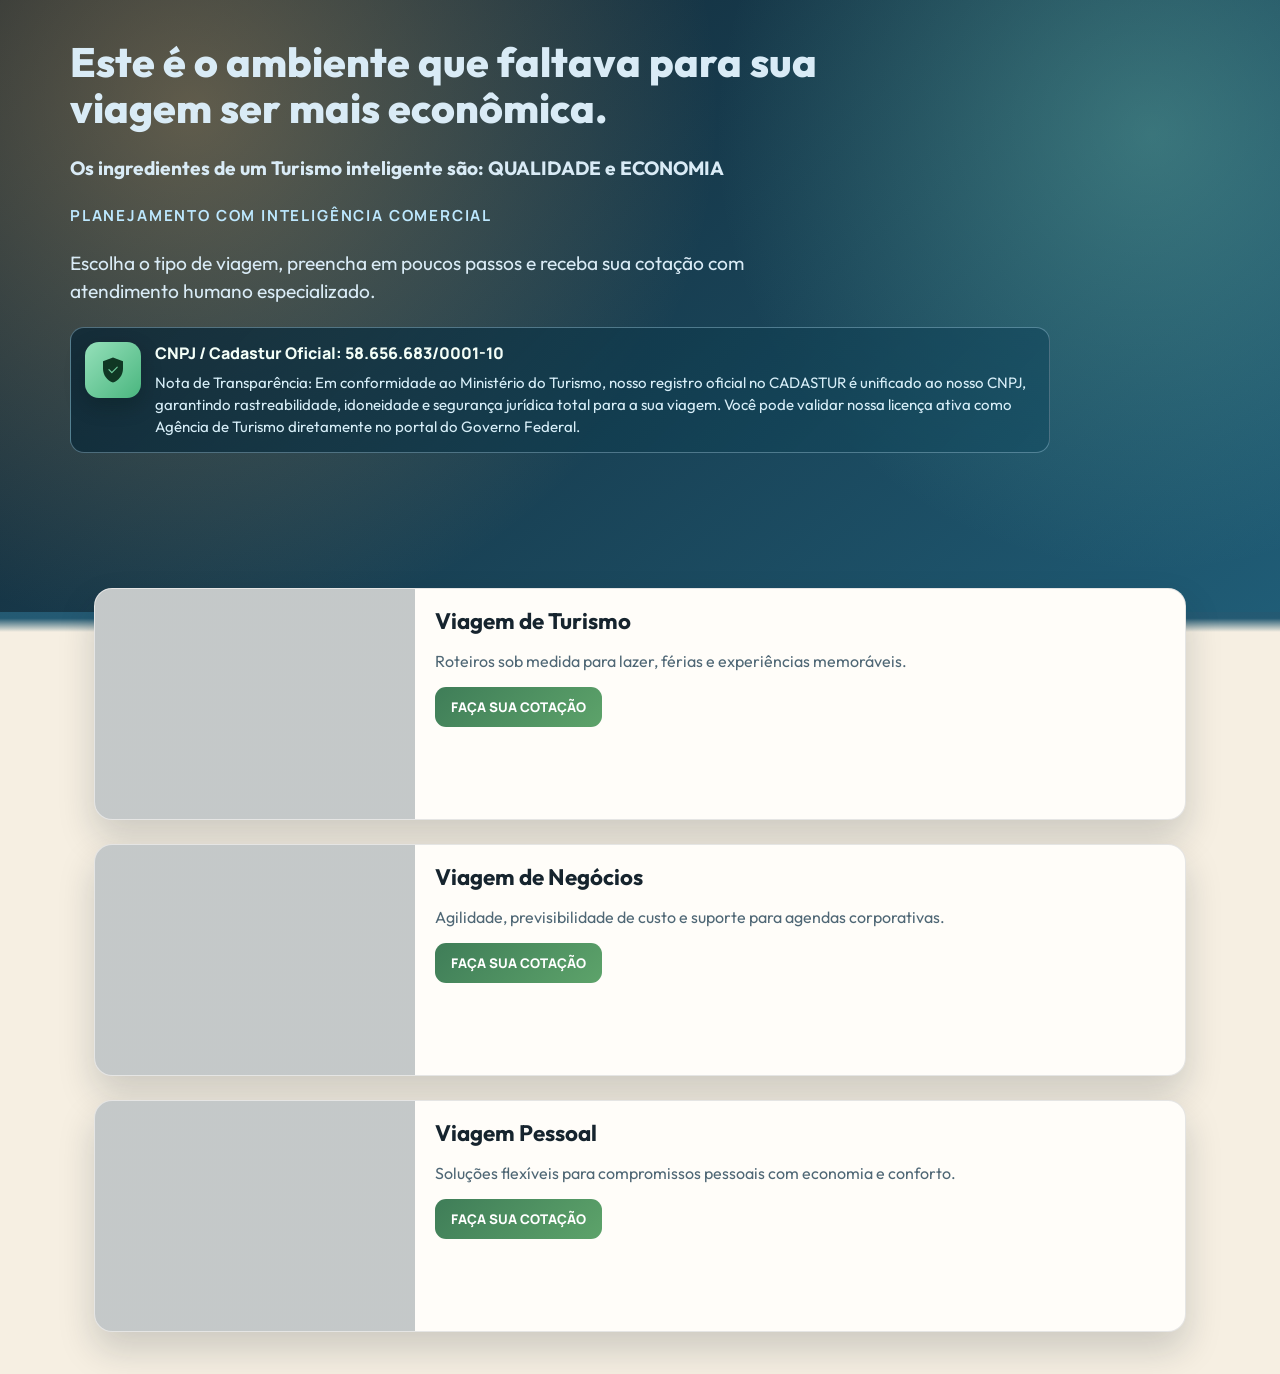
==== static/index.html @ 04257a07 "feat: adicionar campo email, remover email de contato e alterar mensagem de sucesso" ====
<!doctype html>
<html lang="pt-BR">
<head>
  <meta charset="utf-8" />
  <meta name="viewport" content="width=device-width, initial-scale=1" />
  <title>TurismoB2B | Viagens Mais Inteligentes</title>
  <link rel="preconnect" href="https://fonts.googleapis.com" />
  <link rel="preconnect" href="https://fonts.gstatic.com" crossorigin />
  <link href="https://fonts.googleapis.com/css2?family=Outfit:wght@400;600;800&family=Manrope:wght@500;700&display=swap" rel="stylesheet" />
  <link rel="stylesheet" href="/static/app.css" />
</head>
<body>
  <header class="hero">
    <nav class="nav"></nav>
    <div class="hero-content">
      <div class="hero-lines" aria-label="Mensagem principal">
        <p class="hero-line hero-line-main">Este é o ambiente que faltava para sua viagem ser mais econômica.</p>
        <p class="hero-line hero-line-title">Os ingredientes de um Turismo inteligente são: QUALIDADE e ECONOMIA</p>
        <p class="hero-line hero-line-eyebrow">Planejamento com inteligência comercial</p>
        <p class="hero-line hero-line-body">Escolha o tipo de viagem, preencha em poucos passos e receba sua cotação com atendimento humano especializado.</p>
      </div>
      <div class="security-note" role="note" aria-label="Credenciais oficiais de segurança">
        <div class="security-icon" aria-hidden="true">
          <svg viewBox="0 0 24 24" focusable="false">
            <path d="M12 2 4 5v6c0 5 3.4 9.7 8 11 4.6-1.3 8-6 8-11V5l-8-3zm3.6 8.2-4.2 4.2c-.2.2-.5.2-.7 0L8.4 12a.5.5 0 0 1 .7-.7l2 2 3.8-3.8a.5.5 0 1 1 .7.7z" />
          </svg>
        </div>
        <div class="security-copy">
          <p class="security-title">CNPJ / Cadastur Oficial: 58.656.683/0001-10</p>
          <p class="security-text">Nota de Transparência: Em conformidade ao Ministério do Turismo, nosso registro oficial no CADASTUR é unificado ao nosso CNPJ, garantindo rastreabilidade, idoneidade e segurança jurídica total para a sua viagem. Você pode validar nossa licença ativa como Agência de Turismo diretamente no portal do Governo Federal.</p>
        </div>
      </div>
    </div>
  </header>

  <main class="sections">
    <section class="trip-card" data-travel-type="turismo">
      <div class="trip-cover turismo"></div>
      <div class="trip-body">
        <h3>Viagem de Turismo</h3>
        <p>Roteiros sob medida para lazer, férias e experiências memoráveis.</p>
        <button class="btn-main" type="button" data-open-form>FAÇA SUA COTAÇÃO</button>
        <form class="quote-form hidden">
          <div class="form-grid">
            <label>Nome Completo<input name="full_name" type="text" required /></label>
            <label>Telefone/WhatsApp<input name="contact" type="text" required /></label>
            <label>Origem<select name="origin" class="airport-select" required></select></label>
            <label>Destino<select name="destination" class="airport-select" required></select></label>
            <label>Data de ida<input name="departure_date" type="date" required /></label>
            <label>Data de retorno<input name="return_date" type="date" required /></label>
            <label>Adultos
              <select name="adults" required>
                <option value="1">1</option><option value="2">2</option><option value="3">3</option>
                <option value="4">4</option><option value="5">5</option><option value="6">6</option>
                <option value="7">7</option><option value="8">8</option><option value="9">9</option>
              </select>
            </label>
            <label>Crianças
              <select name="children" required>
                <option value="0">0</option><option value="1">1</option><option value="2">2</option>
                <option value="3">3</option><option value="4">4</option><option value="5">5</option>
                <option value="6">6</option><option value="7">7</option><option value="8">8</option>
                <option value="9">9</option>
              </select>
            </label>
            <label>Classe
              <select name="cabin" required>
                <option>Econômica</option>
                <option>Premium Economy</option>
                <option>Executiva</option>
                <option>Primeira Classe</option>
              </select>
            </label>
            <label>E-mail<input name="email" type="email" required /></label>
          </div>
          <p class="promise">Você receberá sua cotação amanhã no primeiro horário.</p>
          <button class="btn-send" type="submit">ENVIAR</button>
          <p class="form-msg"></p>
        </form>
      </div>
    </section>

    <section class="trip-card" data-travel-type="negocios">
      <div class="trip-cover negocios"></div>
      <div class="trip-body">
        <h3>Viagem de Negócios</h3>
        <p>Agilidade, previsibilidade de custo e suporte para agendas corporativas.</p>
        <button class="btn-main" type="button" data-open-form>FAÇA SUA COTAÇÃO</button>
        <form class="quote-form hidden">
          <div class="form-grid">
            <label>Nome Completo<input name="full_name" type="text" required /></label>
            <label>Telefone/WhatsApp<input name="contact" type="text" required /></label>
            <label>Origem<select name="origin" class="airport-select" required></select></label>
            <label>Destino<select name="destination" class="airport-select" required></select></label>
            <label>Data de ida<input name="departure_date" type="date" required /></label>
            <label>Data de retorno<input name="return_date" type="date" required /></label>
            <label>Adultos
              <select name="adults" required>
                <option value="1">1</option><option value="2">2</option><option value="3">3</option>
                <option value="4">4</option><option value="5">5</option><option value="6">6</option>
                <option value="7">7</option><option value="8">8</option><option value="9">9</option>
              </select>
            </label>
            <label>Crianças
              <select name="children" required>
                <option value="0">0</option><option value="1">1</option><option value="2">2</option>
                <option value="3">3</option><option value="4">4</option><option value="5">5</option>
                <option value="6">6</option><option value="7">7</option><option value="8">8</option>
                <option value="9">9</option>
              </select>
            </label>
            <label>Classe
              <select name="cabin" required>
                <option>Econômica</option>
                <option>Premium Economy</option>
                <option>Executiva</option>
                <option>Primeira Classe</option>
              </select>
            </label>
            <label>E-mail<input name="email" type="email" required /></label>
          </div>
          <p class="promise">Você receberá sua cotação amanhã no primeiro horário.</p>
          <button class="btn-send" type="submit">ENVIAR</button>
          <p class="form-msg"></p>
        </form>
      </div>
    </section>

    <section class="trip-card" data-travel-type="pessoal">
      <div class="trip-cover pessoal"></div>
      <div class="trip-body">
        <h3>Viagem Pessoal</h3>
        <p>Soluções flexíveis para compromissos pessoais com economia e conforto.</p>
        <button class="btn-main" type="button" data-open-form>FAÇA SUA COTAÇÃO</button>
        <form class="quote-form hidden">
          <div class="form-grid">
            <label>Nome Completo<input name="full_name" type="text" required /></label>
            <label>Telefone/WhatsApp<input name="contact" type="text" required /></label>
            <label>Origem<select name="origin" class="airport-select" required></select></label>
            <label>Destino<select name="destination" class="airport-select" required></select></label>
            <label>Data de ida<input name="departure_date" type="date" required /></label>
            <label>Data de retorno<input name="return_date" type="date" required /></label>
            <label>Adultos
              <select name="adults" required>
                <option value="1">1</option><option value="2">2</option><option value="3">3</option>
                <option value="4">4</option><option value="5">5</option><option value="6">6</option>
                <option value="7">7</option><option value="8">8</option><option value="9">9</option>
              </select>
            </label>
            <label>Crianças
              <select name="children" required>
                <option value="0">0</option><option value="1">1</option><option value="2">2</option>
                <option value="3">3</option><option value="4">4</option><option value="5">5</option>
                <option value="6">6</option><option value="7">7</option><option value="8">8</option>
                <option value="9">9</option>
              </select>
            </label>
            <label>Classe
              <select name="cabin" required>
                <option>Econômica</option>
                <option>Premium Economy</option>
                <option>Executiva</option>
                <option>Primeira Classe</option>
              </select>
            </label>
            <label>E-mail<input name="email" type="email" required /></label>
          </div>
          <p class="promise">Você receberá sua cotação amanhã no primeiro horário.</p>
          <button class="btn-send" type="submit">ENVIAR</button>
          <p class="form-msg"></p>
        </form>
      </div>
    </section>
  </main>

  <script src="/static/app.js"></script>
</body>
</html>
---- static/app.css ----
:root {
  --night: #11212d;
  --sea: #1f5d77;
  --sun: #f0b86e;
  --sand: #f7f1e6;
  --leaf: #3f7d58;
  --paper: #fffdf9;
  --ink: #16242e;
  --line: #d9d3c8;
}

* { box-sizing: border-box; }

body {
  margin: 0;
  font-family: "Outfit", sans-serif;
  color: var(--ink);
  background: linear-gradient(180deg, #0e2d3f 0%, #245a73 45%, #f6efe2 46%, #f6efe2 100%);
}

.hero {
  min-height: 68vh;
  padding: 22px 24px 60px;
  background:
    radial-gradient(circle at 15% 18%, rgba(240, 184, 110, 0.35), transparent 44%),
    radial-gradient(circle at 90% 22%, rgba(120, 204, 182, 0.35), transparent 35%),
    linear-gradient(135deg, rgba(17, 33, 45, 0.94), rgba(31, 93, 119, 0.88));
  color: #f6fbff;
}

.nav {
  max-width: 1140px;
  margin: 0 auto;
  display: flex;
  align-items: center;
  justify-content: space-between;
}

.nav h1 {
  margin: 0;
  letter-spacing: 0.04em;
  font-size: 1.2rem;
}

.nav-link {
  color: #fff;
  text-decoration: none;
  border: 1px solid rgba(255, 255, 255, 0.34);
  border-radius: 999px;
  padding: 9px 16px;
  font-weight: 600;
}

.hero-content {
  max-width: 1140px;
  margin: 18px auto 0;
}

.hero-lines {
  max-width: 820px;
  display: grid;
  gap: 24px;
}

.hero-line {
  margin: 0;
  color: #d9ebf6;
}

.hero-line-main {
  max-width: 760px;
  font-size: clamp(1.7rem, 3.2vw, 3rem);
  line-height: 1.12;
  font-weight: 800;
}

.hero-line-title {
  max-width: 760px;
  font-size: 1.2rem;
  line-height: 1.3;
  font-weight: 700;
}

.hero-line-eyebrow {
  font-family: "Manrope", sans-serif;
  text-transform: uppercase;
  letter-spacing: 0.12em;
  color: #bde8ff;
  font-weight: 700;
  font-size: 0.95rem;
}

.hero-line-body {
  max-width: 690px;
  font-family: "Outfit", sans-serif;
  font-size: 1.2rem;
  line-height: 1.45;
  font-weight: 400;
}

.security-note {
  margin-top: 22px;
  max-width: 980px;
  display: grid;
  grid-template-columns: 56px 1fr;
  gap: 14px;
  align-items: start;
  padding: 14px;
  border-radius: 14px;
  border: 1px solid rgba(188, 228, 248, 0.35);
  background: linear-gradient(135deg, rgba(10, 37, 52, 0.78), rgba(22, 78, 99, 0.72));
}

.security-icon {
  width: 56px;
  height: 56px;
  border-radius: 14px;
  display: grid;
  place-items: center;
  background: linear-gradient(135deg, #95e0ba, #4ab67f);
  box-shadow: 0 8px 20px rgba(4, 22, 18, 0.28);
}

.security-icon svg {
  width: 30px;
  height: 30px;
  fill: #103724;
}

.security-copy {
  display: grid;
  gap: 8px;
}

.security-title,
.security-text {
  margin: 0;
  max-width: none;
}

.security-title {
  font-family: "Manrope", sans-serif;
  font-weight: 800;
  color: #f4fff8;
  font-size: 1rem;
}

.security-text {
  color: #d7eef8;
  font-size: 0.94rem;
  line-height: 1.45;
}

.sections {
  max-width: 1140px;
  margin: -24px auto 0;
  padding: 0 24px 42px;
  display: grid;
  gap: 24px;
}

.trip-card {
  display: grid;
  grid-template-columns: 320px 1fr;
  border-radius: 18px;
  overflow: hidden;
  background: var(--paper);
  border: 1px solid rgba(9, 28, 40, 0.1);
  box-shadow: 0 18px 36px rgba(17, 33, 45, 0.18);
}

.trip-cover {
  min-height: 230px;
  background-size: cover;
  background-position: center;
}

.trip-cover.turismo {
  background-image: linear-gradient(rgba(20, 43, 57, 0.25), rgba(20, 43, 57, 0.25)), url("https://images.unsplash.com/photo-1506744038136-46273834b3fb?auto=format&fit=crop&w=1200&q=80");
}

.trip-cover.negocios {
  background-image: linear-gradient(rgba(20, 43, 57, 0.25), rgba(20, 43, 57, 0.25)), url("https://images.unsplash.com/photo-1488085061387-422e29b40080?auto=format&fit=crop&w=1200&q=80");
}

.trip-cover.pessoal {
  background-image: linear-gradient(rgba(20, 43, 57, 0.25), rgba(20, 43, 57, 0.25)), url("https://images.unsplash.com/photo-1501555088652-021faa106b9b?auto=format&fit=crop&w=1200&q=80");
}

.trip-body {
  padding: 18px 20px 22px;
}

.trip-body h3 {
  margin: 0;
  font-size: 1.4rem;
}

.trip-body p {
  color: #4f6775;
}

.btn-main,
.btn-send {
  border: 0;
  cursor: pointer;
  border-radius: 11px;
  padding: 11px 16px;
  font-family: "Manrope", sans-serif;
  font-weight: 800;
}

.btn-main {
  background: linear-gradient(135deg, var(--leaf), #5da36a);
  color: #fff;
}

.quote-form {
  margin-top: 15px;
  border: 1px solid var(--line);
  border-radius: 14px;
  padding: 14px;
  background: #fff;
}

.hidden { display: none; }

.form-grid {
  display: grid;
  grid-template-columns: 1fr 1fr;
  gap: 10px;
}

label {
  display: grid;
  gap: 6px;
  font-size: 0.9rem;
  color: #3f5765;
}

input,
select {
  border: 1px solid #cfd6dc;
  border-radius: 9px;
  padding: 10px;
  font: inherit;
  color: var(--ink);
}

input:focus,
select:focus {
  outline: 2px solid rgba(31, 93, 119, 0.22);
  border-color: var(--sea);
}

.promise {
  margin: 14px 0 10px;
  color: #1f5d77;
  font-family: "Manrope", sans-serif;
  font-weight: 700;
}

.btn-send {
  background: linear-gradient(135deg, #f0b86e, #d79643);
  color: #2e1d0a;
}

.form-msg {
  margin: 10px 0 0;
  min-height: 18px;
  color: #1d6f56;
  font-size: 0.88rem;
}

.form-msg.error {
  color: #932f2f;
}

@media (max-width: 980px) {
  .trip-card {
    grid-template-columns: 1fr;
  }

  .trip-cover {
    min-height: 190px;
  }
}

@media (max-width: 760px) {
  .hero {
    min-height: auto;
    padding-bottom: 28px;
  }

  .security-note {
    grid-template-columns: 1fr;
    gap: 10px;
  }

  .security-icon {
    width: 48px;
    height: 48px;
  }

  .sections {
    margin-top: 0;
    padding: 18px 16px 30px;
  }

  .form-grid {
    grid-template-columns: 1fr;
  }
}
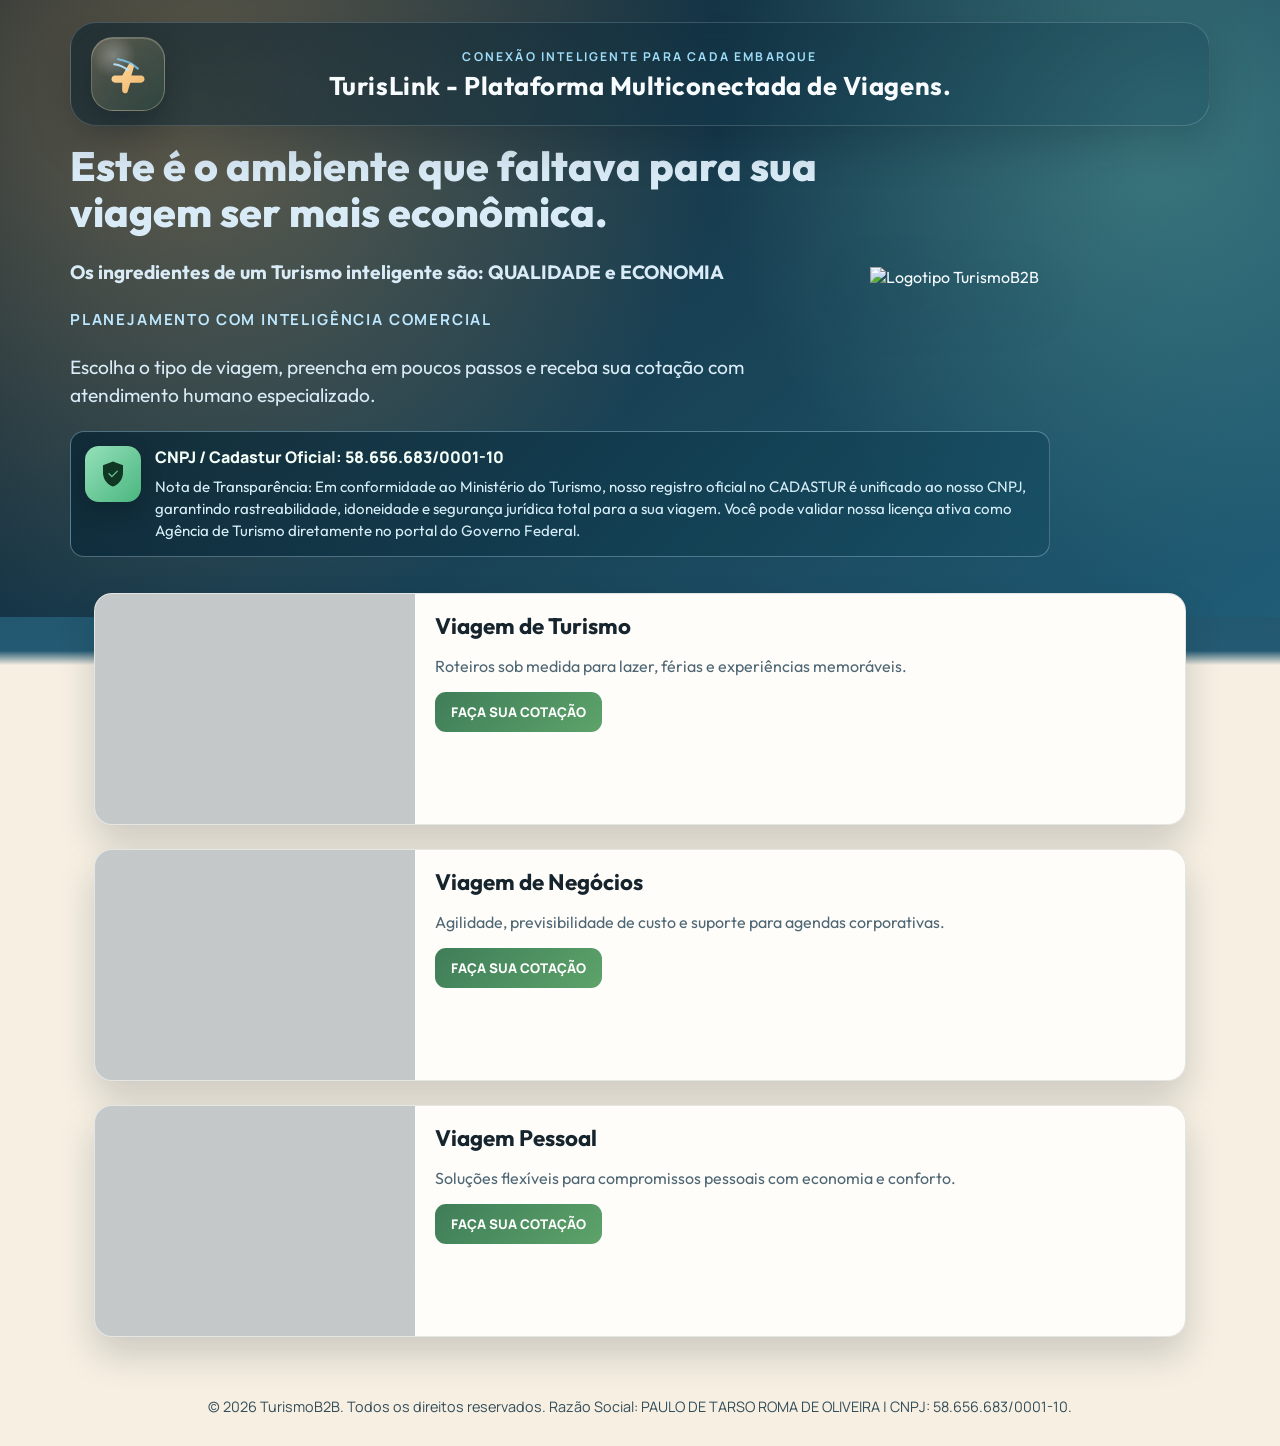
==== commit 36916dd1: "Add TurisLink branded landing header" ====
--- a/static/index.html
+++ b/static/index.html
@@ -11,13 +11,41 @@
 </head>
 <body>
   <header class="hero">
-    <nav class="nav"></nav>
+    <nav class="nav" aria-label="Cabeçalho principal">
+      <div class="brand-header" role="banner" aria-label="TurisLink - Plataforma Multiconectada de Viagens">
+        <div class="brand-icon" aria-hidden="true">
+          <svg viewBox="0 0 64 64" focusable="false">
+            <defs>
+              <linearGradient id="brandIconGlow" x1="0%" x2="100%" y1="0%" y2="100%">
+                <stop offset="0%" stop-color="#ffd79b" />
+                <stop offset="100%" stop-color="#f0b86e" />
+              </linearGradient>
+            </defs>
+            <path d="M9 39c0-2.8 2.2-5 5-5h10l8.7-14.8c1.1-1.8 3.4-2.5 5.3-1.7 1.8.9 2.7 3 2.1 5l-3.4 11.5H50c2.8 0 5 2.2 5 5s-2.2 5-5 5H35.2l-3.6 12.2c-.6 1.9-2.5 3-4.4 2.6-1.9-.4-3.3-2.1-3.3-4.1V44H14c-2.8 0-5-2.2-5-5Z" fill="url(#brandIconGlow)" />
+            <path d="M13 18.5c7.6 1.2 13.7 3.8 19.2 8.2" fill="none" stroke="#bfe8ff" stroke-linecap="round" stroke-width="3" opacity="0.9" />
+            <path d="M18 11.5c10.8 1.6 19.8 5.8 27.8 13" fill="none" stroke="#7fd0ff" stroke-linecap="round" stroke-width="3" opacity="0.75" />
+          </svg>
+        </div>
+        <div class="brand-title-wrap">
+          <p class="brand-kicker">Conexão inteligente para cada embarque</p>
+          <h1 class="brand-title">TurisLink - Plataforma Multiconectada de Viagens.</h1>
+        </div>
+        <div class="brand-balance" aria-hidden="true"></div>
+      </div>
+    </nav>
     <div class="hero-content">
-      <div class="hero-lines" aria-label="Mensagem principal">
-        <p class="hero-line hero-line-main">Este é o ambiente que faltava para sua viagem ser mais econômica.</p>
-        <p class="hero-line hero-line-title">Os ingredientes de um Turismo inteligente são: QUALIDADE e ECONOMIA</p>
-        <p class="hero-line hero-line-eyebrow">Planejamento com inteligência comercial</p>
-        <p class="hero-line hero-line-body">Escolha o tipo de viagem, preencha em poucos passos e receba sua cotação com atendimento humano especializado.</p>
+      <div class="hero-layout">
+        <div class="hero-left">
+          <div class="hero-lines" aria-label="Mensagem principal">
+            <p class="hero-line hero-line-main">Este é o ambiente que faltava para sua viagem ser mais econômica.</p>
+            <p class="hero-line hero-line-title">Os ingredientes de um Turismo inteligente são: QUALIDADE e ECONOMIA</p>
+            <p class="hero-line hero-line-eyebrow">Planejamento com inteligência comercial</p>
+            <p class="hero-line hero-line-body">Escolha o tipo de viagem, preencha em poucos passos e receba sua cotação com atendimento humano especializado.</p>
+          </div>
+        </div>
+        <aside class="hero-brand" aria-label="Marca TurismoB2B">
+          <img src="/imagem/logo_b2b.png" alt="Logotipo TurismoB2B" class="hero-logo" />
+        </aside>
       </div>
       <div class="security-note" role="note" aria-label="Credenciais oficiais de segurança">
         <div class="security-icon" aria-hidden="true">
@@ -44,8 +72,18 @@
           <div class="form-grid">
             <label>Nome Completo<input name="full_name" type="text" required /></label>
             <label>Telefone/WhatsApp<input name="contact" type="text" required /></label>
-            <label>Origem<select name="origin" class="airport-select" required></select></label>
-            <label>Destino<select name="destination" class="airport-select" required></select></label>
+            <label>Origem
+              <div class="airport-input-wrap">
+                <span class="airport-search-icon" aria-hidden="true">&#128269;</span>
+                <input name="origin" type="text" class="airport-input" placeholder="Busque cidade ou aeroporto" required />
+              </div>
+            </label>
+            <label>Destino
+              <div class="airport-input-wrap">
+                <span class="airport-search-icon" aria-hidden="true">&#128269;</span>
+                <input name="destination" type="text" class="airport-input" placeholder="Busque cidade ou aeroporto" required />
+              </div>
+            </label>
             <label>Data de ida<input name="departure_date" type="date" required /></label>
             <label>Data de retorno<input name="return_date" type="date" required /></label>
             <label>Adultos
@@ -74,7 +112,10 @@
             <label>E-mail<input name="email" type="email" required /></label>
           </div>
           <p class="promise">Você receberá sua cotação amanhã no primeiro horário.</p>
-          <button class="btn-send" type="submit">ENVIAR</button>
+          <div class="form-actions">
+            <button class="btn-send" type="submit">ENVIAR</button>
+            <button class="btn-close" type="button" data-close-form>FECHAR</button>
+          </div>
           <p class="form-msg"></p>
         </form>
       </div>
@@ -90,8 +131,18 @@
           <div class="form-grid">
             <label>Nome Completo<input name="full_name" type="text" required /></label>
             <label>Telefone/WhatsApp<input name="contact" type="text" required /></label>
-            <label>Origem<select name="origin" class="airport-select" required></select></label>
-            <label>Destino<select name="destination" class="airport-select" required></select></label>
+            <label>Origem
+              <div class="airport-input-wrap">
+                <span class="airport-search-icon" aria-hidden="true">&#128269;</span>
+                <input name="origin" type="text" class="airport-input" placeholder="Busque cidade ou aeroporto" required />
+              </div>
+            </label>
+            <label>Destino
+              <div class="airport-input-wrap">
+                <span class="airport-search-icon" aria-hidden="true">&#128269;</span>
+                <input name="destination" type="text" class="airport-input" placeholder="Busque cidade ou aeroporto" required />
+              </div>
+            </label>
             <label>Data de ida<input name="departure_date" type="date" required /></label>
             <label>Data de retorno<input name="return_date" type="date" required /></label>
             <label>Adultos
@@ -120,7 +171,10 @@
             <label>E-mail<input name="email" type="email" required /></label>
           </div>
           <p class="promise">Você receberá sua cotação amanhã no primeiro horário.</p>
-          <button class="btn-send" type="submit">ENVIAR</button>
+          <div class="form-actions">
+            <button class="btn-send" type="submit">ENVIAR</button>
+            <button class="btn-close" type="button" data-close-form>FECHAR</button>
+          </div>
           <p class="form-msg"></p>
         </form>
       </div>
@@ -136,8 +190,18 @@
           <div class="form-grid">
             <label>Nome Completo<input name="full_name" type="text" required /></label>
             <label>Telefone/WhatsApp<input name="contact" type="text" required /></label>
-            <label>Origem<select name="origin" class="airport-select" required></select></label>
-            <label>Destino<select name="destination" class="airport-select" required></select></label>
+            <label>Origem
+              <div class="airport-input-wrap">
+                <span class="airport-search-icon" aria-hidden="true">&#128269;</span>
+                <input name="origin" type="text" class="airport-input" placeholder="Busque cidade ou aeroporto" required />
+              </div>
+            </label>
+            <label>Destino
+              <div class="airport-input-wrap">
+                <span class="airport-search-icon" aria-hidden="true">&#128269;</span>
+                <input name="destination" type="text" class="airport-input" placeholder="Busque cidade ou aeroporto" required />
+              </div>
+            </label>
             <label>Data de ida<input name="departure_date" type="date" required /></label>
             <label>Data de retorno<input name="return_date" type="date" required /></label>
             <label>Adultos
@@ -166,12 +230,19 @@
             <label>E-mail<input name="email" type="email" required /></label>
           </div>
           <p class="promise">Você receberá sua cotação amanhã no primeiro horário.</p>
-          <button class="btn-send" type="submit">ENVIAR</button>
+          <div class="form-actions">
+            <button class="btn-send" type="submit">ENVIAR</button>
+            <button class="btn-close" type="button" data-close-form>FECHAR</button>
+          </div>
           <p class="form-msg"></p>
         </form>
       </div>
     </section>
   </main>
+
+  <footer class="site-footer">
+    <p>© 2026 TurismoB2B. Todos os direitos reservados. Razão Social: PAULO DE TARSO ROMA DE OLIVEIRA | CNPJ: 58.656.683/0001-10.</p>
+  </footer>
 
   <script src="/static/app.js"></script>
 </body>
--- a/static/app.css
+++ b/static/app.css
@@ -33,22 +33,72 @@
   margin: 0 auto;
   display: flex;
   align-items: center;
-  justify-content: space-between;
-}
-
-.nav h1 {
+  justify-content: center;
+}
+
+.brand-header {
+  width: 100%;
+  display: grid;
+  grid-template-columns: 74px minmax(0, 1fr) 74px;
+  align-items: center;
+  gap: 18px;
+  padding: 14px 20px;
+  border: 1px solid rgba(220, 241, 255, 0.18);
+  border-radius: 26px;
+  background: linear-gradient(135deg, rgba(10, 33, 46, 0.6), rgba(22, 70, 92, 0.34));
+  box-shadow: 0 18px 42px rgba(6, 20, 30, 0.22);
+  backdrop-filter: blur(12px);
+}
+
+.brand-icon,
+.brand-balance {
+  width: 74px;
+  height: 74px;
+}
+
+.brand-icon {
+  display: grid;
+  place-items: center;
+  border-radius: 22px;
+  background:
+    radial-gradient(circle at 30% 25%, rgba(255, 255, 255, 0.28), transparent 30%),
+    linear-gradient(135deg, rgba(255, 215, 155, 0.24), rgba(63, 125, 88, 0.18));
+  border: 1px solid rgba(255, 232, 196, 0.28);
+  box-shadow: inset 0 1px 0 rgba(255, 255, 255, 0.18), 0 14px 28px rgba(4, 22, 31, 0.24);
+}
+
+.brand-icon svg {
+  width: 46px;
+  height: 46px;
+  filter: drop-shadow(0 8px 16px rgba(4, 18, 24, 0.24));
+}
+
+.brand-title-wrap {
+  text-align: center;
+  display: grid;
+  gap: 6px;
+}
+
+.brand-kicker,
+.brand-title {
   margin: 0;
-  letter-spacing: 0.04em;
-  font-size: 1.2rem;
-}
-
-.nav-link {
-  color: #fff;
-  text-decoration: none;
-  border: 1px solid rgba(255, 255, 255, 0.34);
-  border-radius: 999px;
-  padding: 9px 16px;
-  font-weight: 600;
+}
+
+.brand-kicker {
+  font-family: "Manrope", sans-serif;
+  font-size: 0.76rem;
+  font-weight: 700;
+  letter-spacing: 0.18em;
+  text-transform: uppercase;
+  color: #9fdcf7;
+}
+
+.brand-title {
+  font-size: clamp(1.15rem, 2vw, 1.75rem);
+  line-height: 1.15;
+  letter-spacing: 0.02em;
+  color: #f8fcff;
+  text-wrap: balance;
 }
 
 .hero-content {
@@ -56,10 +106,33 @@
   margin: 18px auto 0;
 }
 
+.hero-layout {
+  display: grid;
+  grid-template-columns: minmax(0, 1fr) minmax(220px, 360px);
+  gap: 26px;
+  align-items: center;
+}
+
+.hero-left {
+  min-width: 0;
+}
+
 .hero-lines {
   max-width: 820px;
   display: grid;
   gap: 24px;
+}
+
+.hero-brand {
+  display: flex;
+  justify-content: flex-end;
+}
+
+.hero-logo {
+  width: min(100%, 340px);
+  height: auto;
+  object-fit: contain;
+  filter: drop-shadow(0 18px 28px rgba(6, 25, 36, 0.42));
 }
 
 .hero-line {
@@ -201,7 +274,8 @@
 }
 
 .btn-main,
-.btn-send {
+.btn-send,
+.btn-close {
   border: 0;
   cursor: pointer;
   border-radius: 11px;
@@ -253,6 +327,25 @@
   border-color: var(--sea);
 }
 
+.airport-input-wrap {
+  position: relative;
+}
+
+.airport-search-icon {
+  position: absolute;
+  left: 11px;
+  top: 50%;
+  transform: translateY(-50%);
+  font-size: 0.9rem;
+  pointer-events: none;
+  opacity: 0.72;
+}
+
+.airport-input {
+  width: 100%;
+  padding-left: 34px;
+}
+
 .promise {
   margin: 14px 0 10px;
   color: #1f5d77;
@@ -265,6 +358,19 @@
   color: #2e1d0a;
 }
 
+.btn-close {
+  background: #eef3f6;
+  color: #36505f;
+  border: 1px solid #cfd6dc;
+}
+
+.form-actions {
+  display: flex;
+  gap: 10px;
+  align-items: center;
+  flex-wrap: wrap;
+}
+
 .form-msg {
   margin: 10px 0 0;
   min-height: 18px;
@@ -272,8 +378,57 @@
   font-size: 0.88rem;
 }
 
+.form-msg.success {
+  display: inline-flex;
+  align-items: center;
+  gap: 8px;
+  color: #15583f;
+  font-weight: 700;
+}
+
+.form-msg.warning {
+  display: inline-flex;
+  align-items: center;
+  gap: 8px;
+  color: #9a5b00;
+  font-weight: 700;
+}
+
+.form-msg .msg-icon {
+  width: 22px;
+  height: 22px;
+  border-radius: 999px;
+  display: inline-grid;
+  place-items: center;
+  background: #29a36a;
+  color: #ffffff;
+  font-size: 0.8rem;
+  line-height: 1;
+  box-shadow: 0 6px 14px rgba(10, 73, 45, 0.26);
+}
+
+.form-msg.warning .msg-icon {
+  background: #d9901a;
+  box-shadow: 0 6px 14px rgba(106, 63, 5, 0.26);
+}
+
 .form-msg.error {
   color: #932f2f;
+}
+
+.site-footer {
+  padding: 18px 24px 28px;
+  text-align: center;
+  color: #334d5a;
+  font-family: "Manrope", sans-serif;
+  font-size: 0.9rem;
+  line-height: 1.45;
+  background: #f6efe2;
+}
+
+.site-footer p {
+  margin: 0 auto;
+  max-width: 1140px;
 }
 
 @media (max-width: 980px) {
@@ -292,6 +447,57 @@
     padding-bottom: 28px;
   }
 
+  .brand-header {
+    grid-template-columns: 56px minmax(0, 1fr);
+    gap: 12px;
+    padding: 12px 14px;
+  }
+
+  .brand-icon,
+  .brand-balance {
+    width: 56px;
+    height: 56px;
+  }
+
+  .brand-balance {
+    display: none;
+  }
+
+  .brand-icon {
+    border-radius: 18px;
+  }
+
+  .brand-icon svg {
+    width: 36px;
+    height: 36px;
+  }
+
+  .brand-title-wrap {
+    text-align: left;
+  }
+
+  .brand-kicker {
+    font-size: 0.67rem;
+    letter-spacing: 0.14em;
+  }
+
+  .brand-title {
+    font-size: 1rem;
+  }
+
+  .hero-layout {
+    grid-template-columns: 1fr;
+    gap: 18px;
+  }
+
+  .hero-brand {
+    justify-content: flex-start;
+  }
+
+  .hero-logo {
+    width: min(88vw, 280px);
+  }
+
   .security-note {
     grid-template-columns: 1fr;
     gap: 10px;
@@ -310,4 +516,9 @@
   .form-grid {
     grid-template-columns: 1fr;
   }
-}
+
+  .site-footer {
+    padding: 16px 16px 24px;
+    font-size: 0.84rem;
+  }
+}
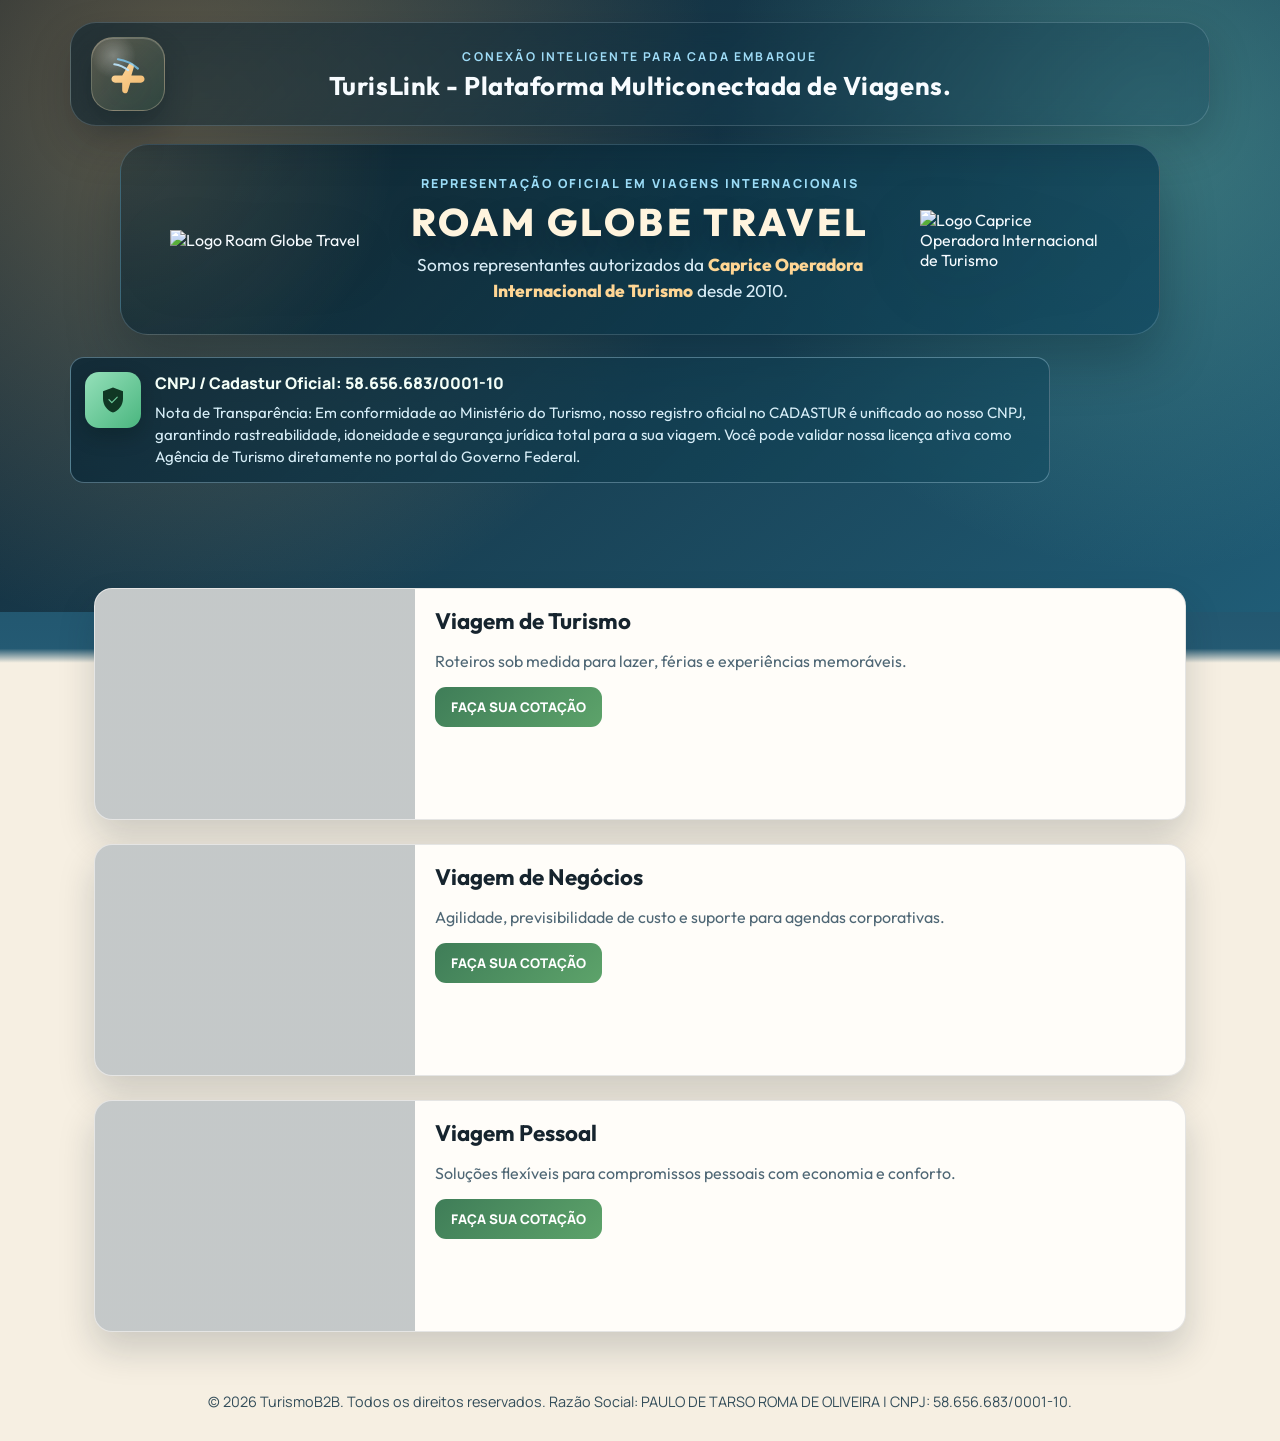
==== commit 533a3784: "Replace hero with Caprice partner panel" ====
--- a/static/index.html
+++ b/static/index.html
@@ -35,17 +35,15 @@
     </nav>
     <div class="hero-content">
       <div class="hero-layout">
-        <div class="hero-left">
-          <div class="hero-lines" aria-label="Mensagem principal">
-            <p class="hero-line hero-line-main">Este é o ambiente que faltava para sua viagem ser mais econômica.</p>
-            <p class="hero-line hero-line-title">Os ingredientes de um Turismo inteligente são: QUALIDADE e ECONOMIA</p>
-            <p class="hero-line hero-line-eyebrow">Planejamento com inteligência comercial</p>
-            <p class="hero-line hero-line-body">Escolha o tipo de viagem, preencha em poucos passos e receba sua cotação com atendimento humano especializado.</p>
-          </div>
-        </div>
-        <aside class="hero-brand" aria-label="Marca TurismoB2B">
-          <img src="/imagem/logo_b2b.png" alt="Logotipo TurismoB2B" class="hero-logo" />
-        </aside>
+        <section class="partner-panel" aria-label="Parceria institucional de turismo">
+          <img src="/imagem/logo_b2b.png" alt="Logo Roam Globe Travel" class="partner-logo partner-logo-left" />
+          <div class="partner-copy">
+            <p class="partner-kicker">Representação oficial em viagens internacionais</p>
+            <h2 class="partner-title">ROAM GLOBE TRAVEL</h2>
+            <p class="partner-text">Somos representantes autorizados da <strong>Caprice Operadora Internacional de Turismo</strong> desde 2010.</p>
+          </div>
+          <img src="/imagem/caprice.png" alt="Logo Caprice Operadora Internacional de Turismo" class="partner-logo partner-logo-right" />
+        </section>
       </div>
       <div class="security-note" role="note" aria-label="Credenciais oficiais de segurança">
         <div class="security-icon" aria-hidden="true">
--- a/static/app.css
+++ b/static/app.css
@@ -107,68 +107,75 @@
 }
 
 .hero-layout {
-  display: grid;
-  grid-template-columns: minmax(0, 1fr) minmax(220px, 360px);
-  gap: 26px;
+  display: block;
+}
+
+.partner-panel {
+  max-width: 1040px;
+  margin: 0 auto;
+  display: grid;
+  grid-template-columns: minmax(170px, 220px) minmax(0, 1fr) minmax(170px, 220px);
+  gap: 24px;
   align-items: center;
-}
-
-.hero-left {
-  min-width: 0;
-}
-
-.hero-lines {
-  max-width: 820px;
-  display: grid;
-  gap: 24px;
-}
-
-.hero-brand {
-  display: flex;
-  justify-content: flex-end;
-}
-
-.hero-logo {
-  width: min(100%, 340px);
+  padding: 30px 34px;
+  border-radius: 28px;
+  background:
+    radial-gradient(circle at top left, rgba(255, 214, 152, 0.16), transparent 26%),
+    linear-gradient(135deg, rgba(8, 31, 43, 0.9), rgba(18, 74, 97, 0.82));
+  border: 1px solid rgba(201, 231, 244, 0.2);
+  box-shadow: 0 24px 54px rgba(4, 20, 30, 0.3);
+}
+
+.partner-logo {
+  width: 100%;
+  max-width: 190px;
   height: auto;
   object-fit: contain;
-  filter: drop-shadow(0 18px 28px rgba(6, 25, 36, 0.42));
-}
-
-.hero-line {
+  justify-self: center;
+  filter: drop-shadow(0 18px 28px rgba(5, 20, 31, 0.26));
+}
+
+.partner-copy {
+  display: grid;
+  gap: 10px;
+  text-align: center;
+}
+
+.partner-kicker,
+.partner-title,
+.partner-text {
   margin: 0;
-  color: #d9ebf6;
-}
-
-.hero-line-main {
-  max-width: 760px;
-  font-size: clamp(1.7rem, 3.2vw, 3rem);
-  line-height: 1.12;
+}
+
+.partner-kicker {
+  font-family: "Manrope", sans-serif;
+  font-size: 0.78rem;
   font-weight: 800;
-}
-
-.hero-line-title {
-  max-width: 760px;
-  font-size: 1.2rem;
-  line-height: 1.3;
-  font-weight: 700;
-}
-
-.hero-line-eyebrow {
-  font-family: "Manrope", sans-serif;
+  letter-spacing: 0.16em;
   text-transform: uppercase;
-  letter-spacing: 0.12em;
-  color: #bde8ff;
-  font-weight: 700;
-  font-size: 0.95rem;
-}
-
-.hero-line-body {
-  max-width: 690px;
-  font-family: "Outfit", sans-serif;
-  font-size: 1.2rem;
-  line-height: 1.45;
-  font-weight: 400;
+  color: #9bdcf7;
+}
+
+.partner-title {
+  font-size: clamp(1.7rem, 3vw, 2.7rem);
+  line-height: 1.05;
+  font-weight: 800;
+  letter-spacing: 0.08em;
+  color: #fff4de;
+  text-shadow: 0 10px 24px rgba(8, 19, 28, 0.28);
+}
+
+.partner-text {
+  max-width: 620px;
+  margin: 0 auto;
+  font-size: 1.08rem;
+  line-height: 1.5;
+  color: #d9edf7;
+}
+
+.partner-text strong {
+  color: #ffd694;
+  font-weight: 800;
 }
 
 .security-note {
@@ -486,16 +493,34 @@
   }
 
   .hero-layout {
+    display: block;
+  }
+
+  .partner-panel {
     grid-template-columns: 1fr;
-    gap: 18px;
-  }
-
-  .hero-brand {
-    justify-content: flex-start;
-  }
-
-  .hero-logo {
-    width: min(88vw, 280px);
+    gap: 16px;
+    padding: 24px 18px;
+  }
+
+  .partner-logo {
+    max-width: 160px;
+  }
+
+  .partner-copy {
+    gap: 8px;
+  }
+
+  .partner-kicker {
+    font-size: 0.68rem;
+    letter-spacing: 0.12em;
+  }
+
+  .partner-title {
+    font-size: 1.6rem;
+  }
+
+  .partner-text {
+    font-size: 0.98rem;
   }
 
   .security-note {
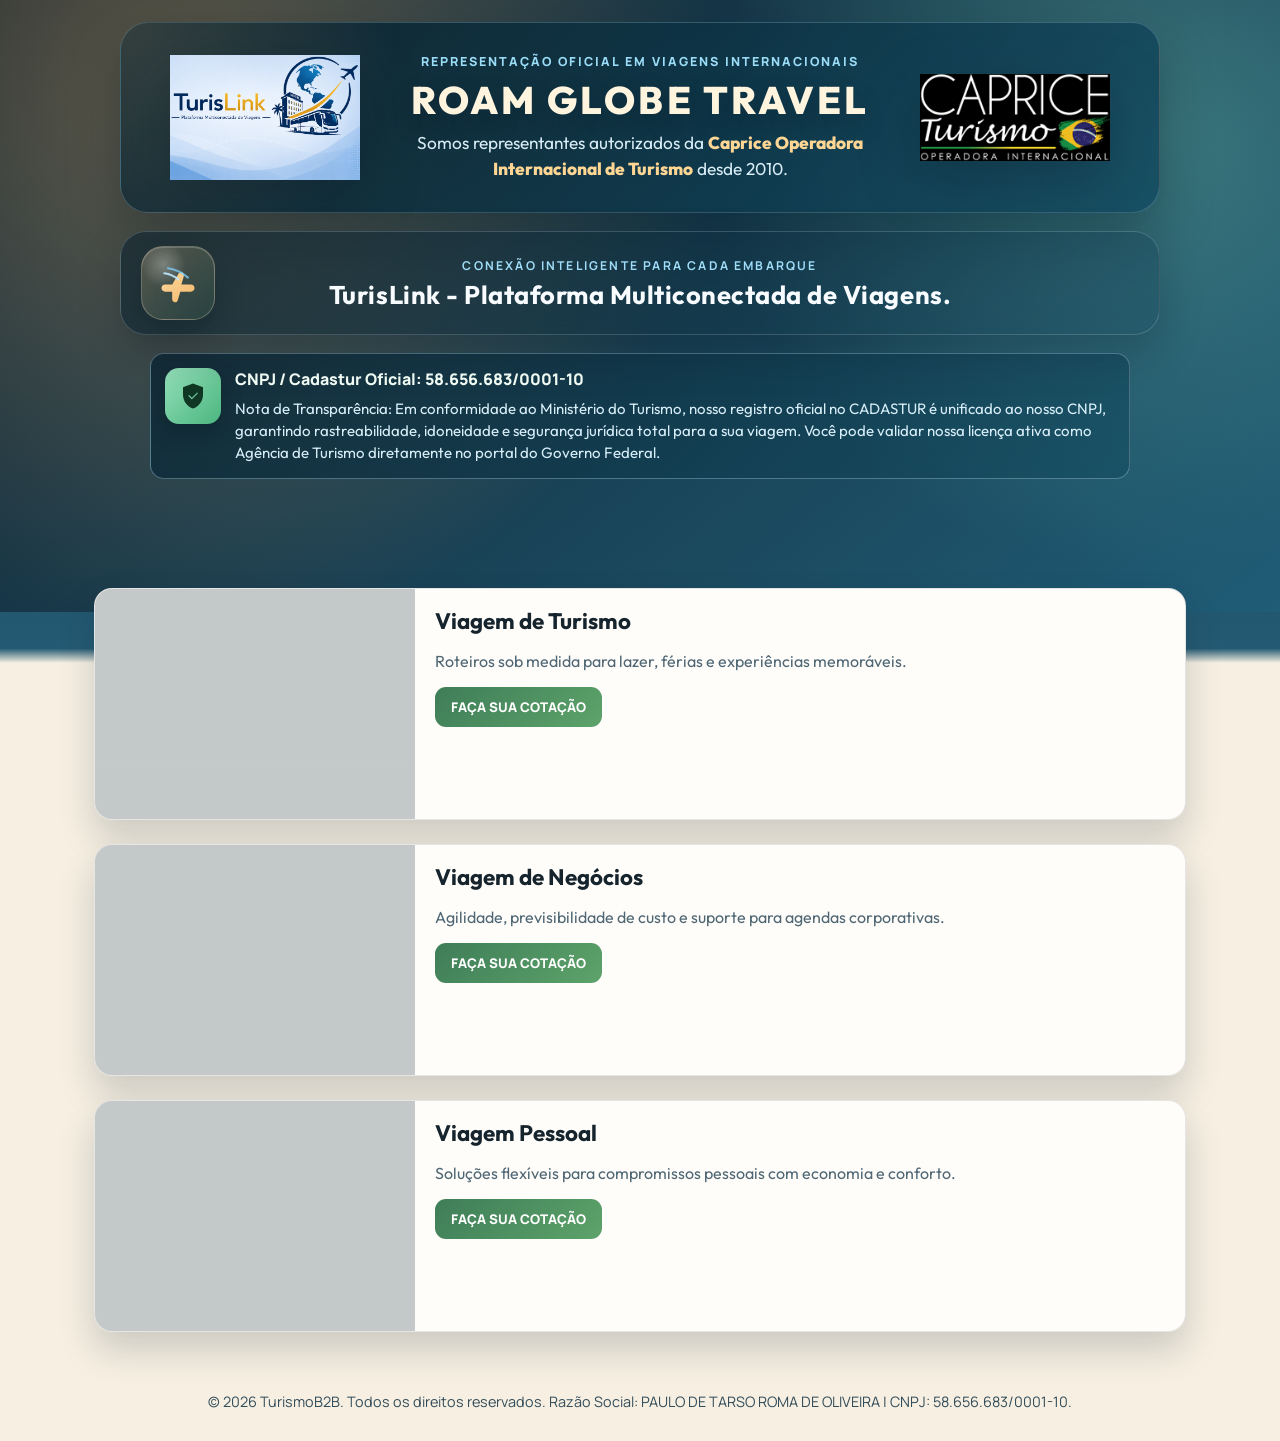
==== commit 8970501f: "Reorder landing hero sections" ====
--- a/static/index.html
+++ b/static/index.html
@@ -12,7 +12,18 @@
 <body>
   <header class="hero">
     <nav class="nav" aria-label="Cabeçalho principal">
-      <div class="brand-header" role="banner" aria-label="TurisLink - Plataforma Multiconectada de Viagens">
+      <section class="partner-panel partner-panel-header" aria-label="Parceria institucional de turismo">
+        <img src="/imagem/logo_b2b.png" alt="Logo Roam Globe Travel" class="partner-logo partner-logo-left" />
+        <div class="partner-copy">
+          <p class="partner-kicker">Representação oficial em viagens internacionais</p>
+          <h1 class="partner-title">ROAM GLOBE TRAVEL</h1>
+          <p class="partner-text">Somos representantes autorizados da <strong>Caprice Operadora Internacional de Turismo</strong> desde 2010.</p>
+        </div>
+        <img src="/imagem/caprice.png" alt="Logo Caprice Operadora Internacional de Turismo" class="partner-logo partner-logo-right" />
+      </section>
+    </nav>
+    <div class="hero-content">
+      <section class="brand-header" role="banner" aria-label="TurisLink - Plataforma Multiconectada de Viagens">
         <div class="brand-icon" aria-hidden="true">
           <svg viewBox="0 0 64 64" focusable="false">
             <defs>
@@ -28,23 +39,10 @@
         </div>
         <div class="brand-title-wrap">
           <p class="brand-kicker">Conexão inteligente para cada embarque</p>
-          <h1 class="brand-title">TurisLink - Plataforma Multiconectada de Viagens.</h1>
+          <h2 class="brand-title">TurisLink - Plataforma Multiconectada de Viagens.</h2>
         </div>
         <div class="brand-balance" aria-hidden="true"></div>
-      </div>
-    </nav>
-    <div class="hero-content">
-      <div class="hero-layout">
-        <section class="partner-panel" aria-label="Parceria institucional de turismo">
-          <img src="/imagem/logo_b2b.png" alt="Logo Roam Globe Travel" class="partner-logo partner-logo-left" />
-          <div class="partner-copy">
-            <p class="partner-kicker">Representação oficial em viagens internacionais</p>
-            <h2 class="partner-title">ROAM GLOBE TRAVEL</h2>
-            <p class="partner-text">Somos representantes autorizados da <strong>Caprice Operadora Internacional de Turismo</strong> desde 2010.</p>
-          </div>
-          <img src="/imagem/caprice.png" alt="Logo Caprice Operadora Internacional de Turismo" class="partner-logo partner-logo-right" />
-        </section>
-      </div>
+      </section>
       <div class="security-note" role="note" aria-label="Credenciais oficiais de segurança">
         <div class="security-icon" aria-hidden="true">
           <svg viewBox="0 0 24 24" focusable="false">
--- a/static/app.css
+++ b/static/app.css
@@ -50,6 +50,10 @@
   backdrop-filter: blur(12px);
 }
 
+.partner-panel-header {
+  grid-template-columns: minmax(170px, 220px) minmax(0, 1fr) minmax(170px, 220px);
+}
+
 .brand-icon,
 .brand-balance {
   width: 74px;
@@ -104,10 +108,8 @@
 .hero-content {
   max-width: 1140px;
   margin: 18px auto 0;
-}
-
-.hero-layout {
-  display: block;
+  display: grid;
+  gap: 18px;
 }
 
 .partner-panel {
@@ -126,6 +128,11 @@
   box-shadow: 0 24px 54px rgba(4, 20, 30, 0.3);
 }
 
+.brand-header {
+  max-width: 1040px;
+  margin: 0 auto;
+}
+
 .partner-logo {
   width: 100%;
   max-width: 190px;
@@ -179,7 +186,7 @@
 }
 
 .security-note {
-  margin-top: 22px;
+  margin: 0 auto;
   max-width: 980px;
   display: grid;
   grid-template-columns: 56px 1fr;
@@ -492,16 +499,16 @@
     font-size: 1rem;
   }
 
-  .hero-layout {
-    display: block;
-  }
-
   .partner-panel {
     grid-template-columns: 1fr;
     gap: 16px;
     padding: 24px 18px;
   }
 
+  .partner-panel-header {
+    grid-template-columns: 1fr;
+  }
+
   .partner-logo {
     max-width: 160px;
   }
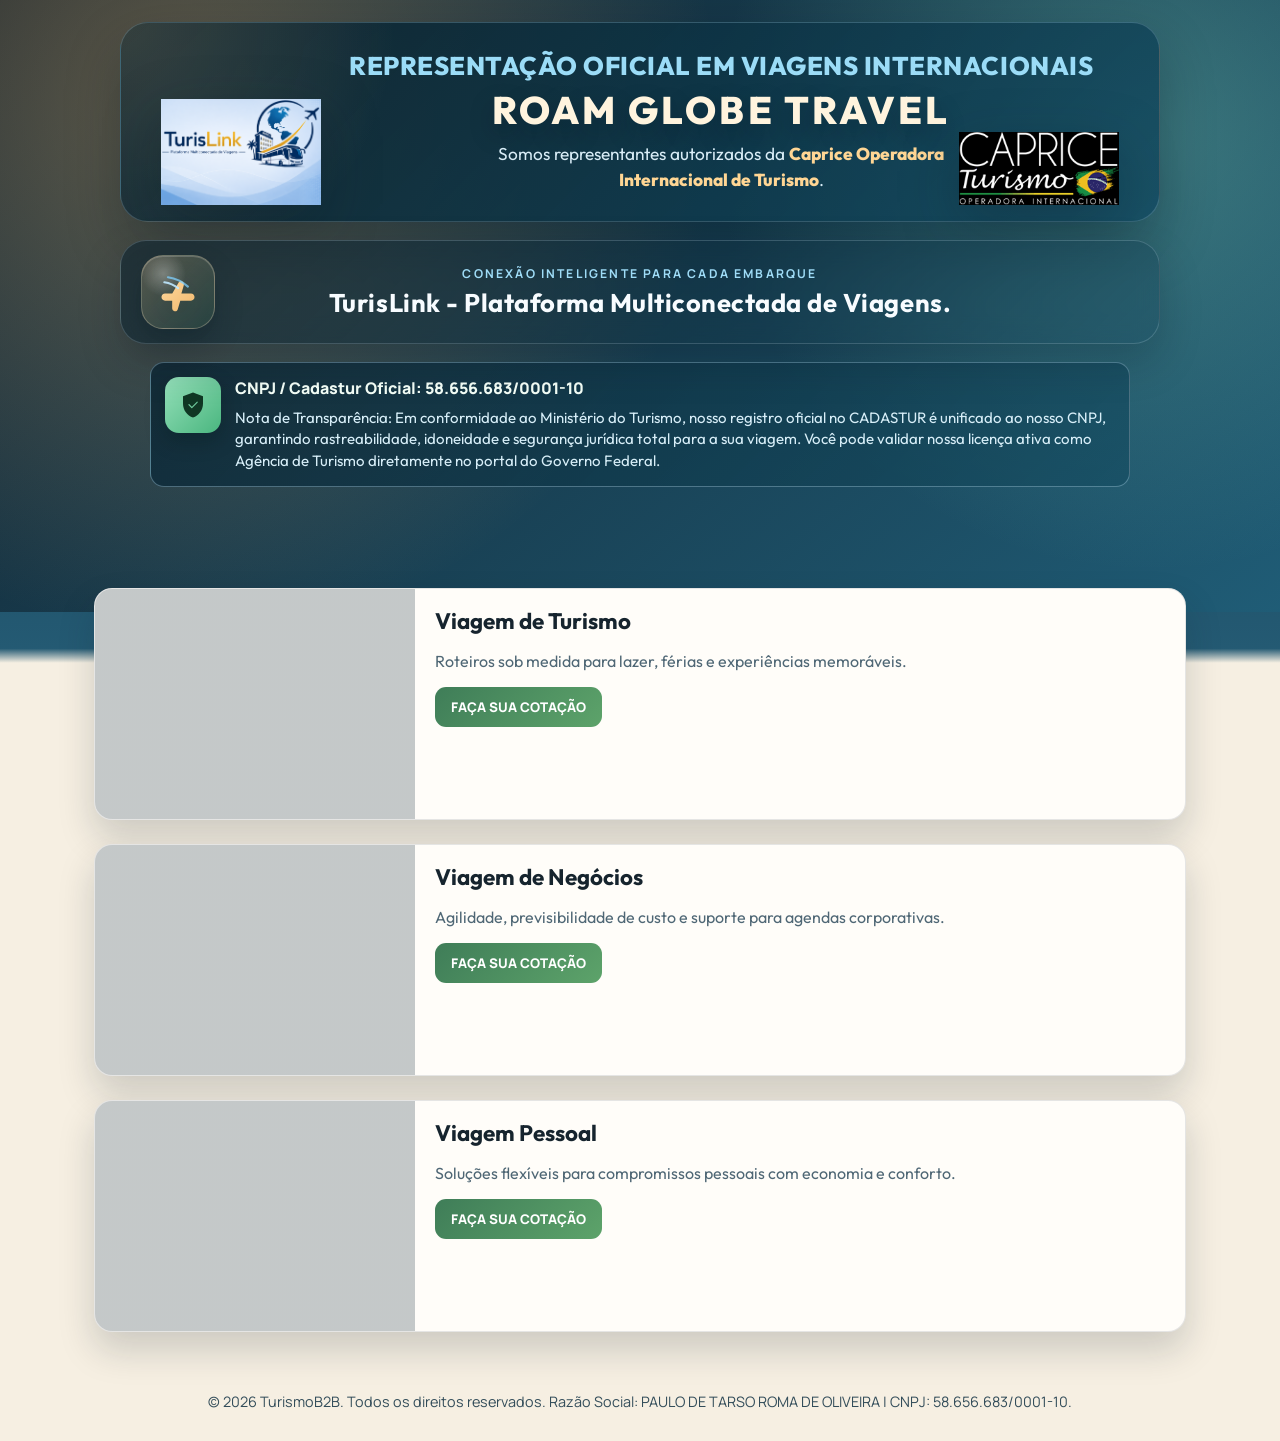
==== commit 3fdf6da9: "Adjust partner typography and text break" ====
--- a/static/index.html
+++ b/static/index.html
@@ -17,7 +17,7 @@
         <div class="partner-copy">
           <p class="partner-kicker">Representação oficial em viagens internacionais</p>
           <h1 class="partner-title">ROAM GLOBE TRAVEL</h1>
-          <p class="partner-text">Somos representantes autorizados da <strong>Caprice Operadora Internacional de Turismo</strong> desde 2010.</p>
+          <p class="partner-text">Somos representantes autorizados da <strong>Caprice Operadora<br>Internacional de Turismo</strong>.</p>
         </div>
         <img src="/imagem/caprice.png" alt="Logo Caprice Operadora Internacional de Turismo" class="partner-logo partner-logo-right" />
       </section>
--- a/static/app.css
+++ b/static/app.css
@@ -116,10 +116,10 @@
   max-width: 1040px;
   margin: 0 auto;
   display: grid;
-  grid-template-columns: minmax(170px, 220px) minmax(0, 1fr) minmax(170px, 220px);
-  gap: 24px;
-  align-items: center;
-  padding: 30px 34px;
+  grid-template-columns: minmax(145px, 180px) minmax(0, 1fr) minmax(145px, 180px);
+  gap: 18px;
+  align-items: end;
+  padding: 28px 30px;
   border-radius: 28px;
   background:
     radial-gradient(circle at top left, rgba(255, 214, 152, 0.16), transparent 26%),
@@ -135,10 +135,12 @@
 
 .partner-logo {
   width: 100%;
-  max-width: 190px;
+  max-width: 160px;
   height: auto;
   object-fit: contain;
   justify-self: center;
+  align-self: end;
+  transform: translateY(12px);
   filter: drop-shadow(0 18px 28px rgba(5, 20, 31, 0.26));
 }
 
@@ -146,6 +148,7 @@
   display: grid;
   gap: 10px;
   text-align: center;
+  justify-items: center;
 }
 
 .partner-kicker,
@@ -155,12 +158,14 @@
 }
 
 .partner-kicker {
-  font-family: "Manrope", sans-serif;
-  font-size: 0.78rem;
+  font-family: "Outfit", sans-serif;
+  font-size: clamp(1.15rem, 2vw, 1.75rem);
+  line-height: 1.15;
   font-weight: 800;
-  letter-spacing: 0.16em;
+  letter-spacing: 0.02em;
   text-transform: uppercase;
   color: #9bdcf7;
+  white-space: nowrap;
 }
 
 .partner-title {
@@ -173,7 +178,7 @@
 }
 
 .partner-text {
-  max-width: 620px;
+  max-width: none;
   margin: 0 auto;
   font-size: 1.08rem;
   line-height: 1.5;
@@ -511,6 +516,7 @@
 
   .partner-logo {
     max-width: 160px;
+    transform: none;
   }
 
   .partner-copy {
@@ -518,8 +524,9 @@
   }
 
   .partner-kicker {
-    font-size: 0.68rem;
-    letter-spacing: 0.12em;
+    font-size: 1rem;
+    letter-spacing: 0.02em;
+    white-space: normal;
   }
 
   .partner-title {
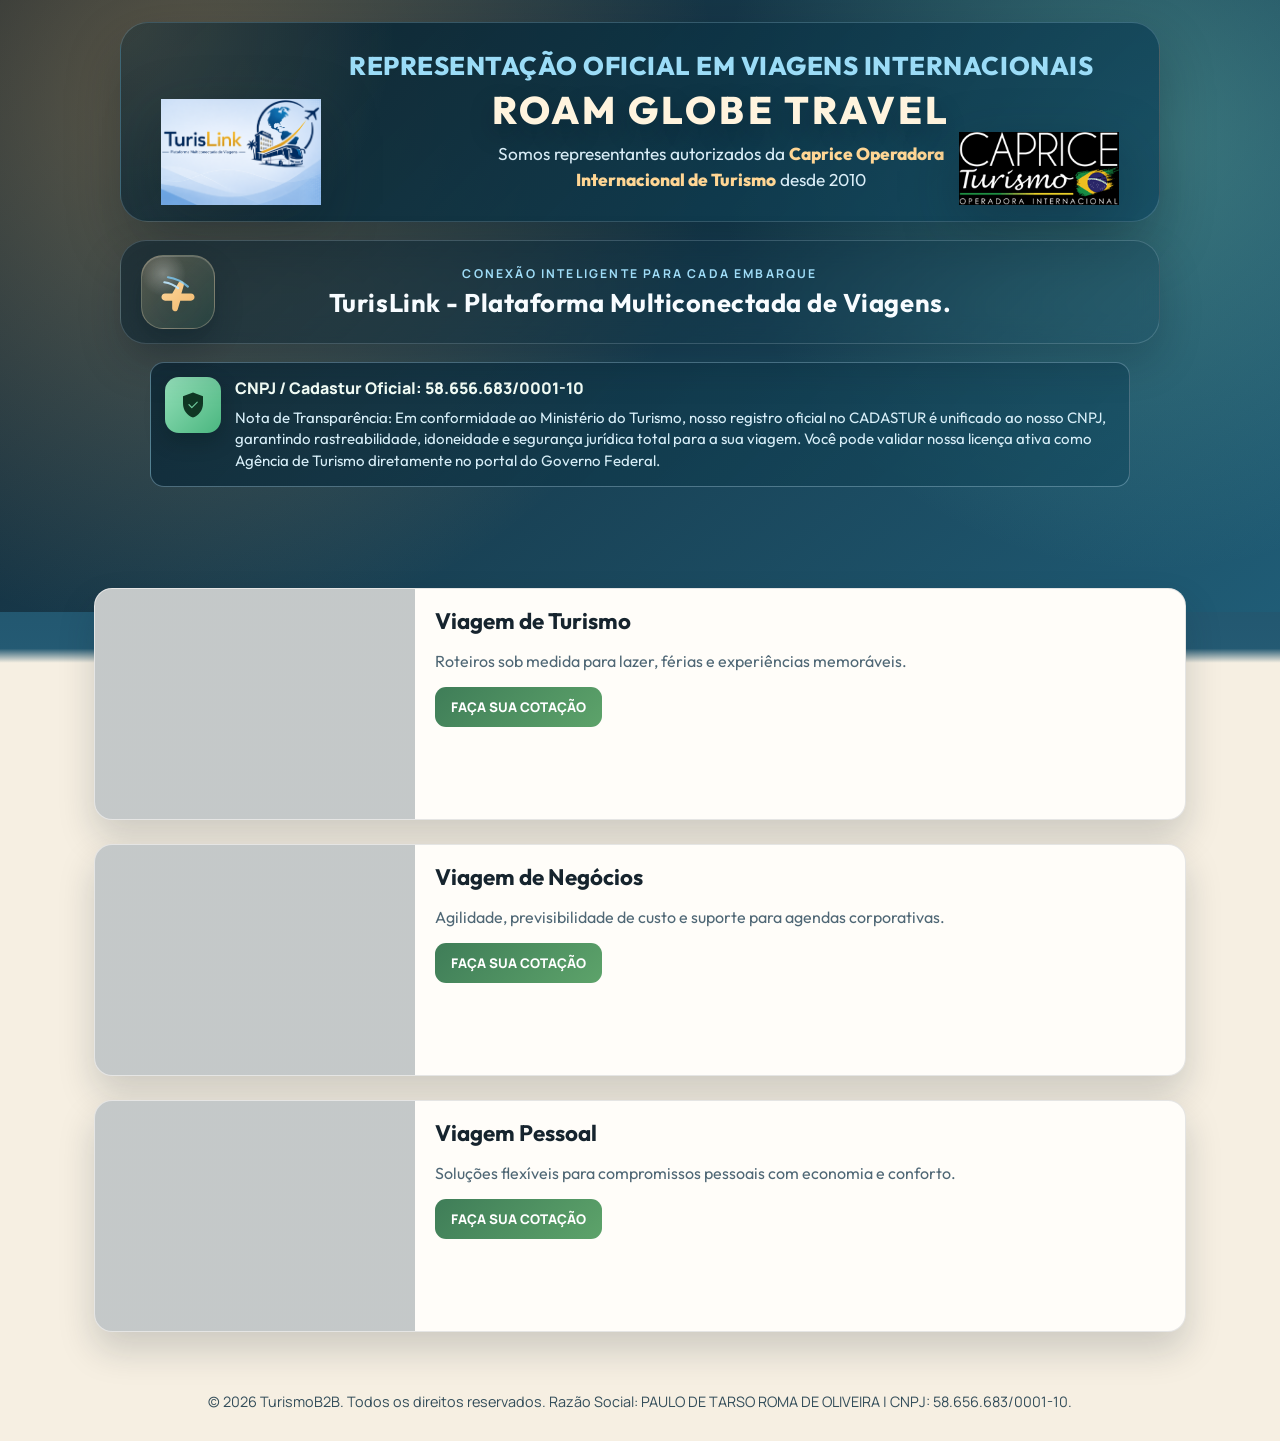
==== commit 087f1a2b: "Restore 2010 text with line break" ====
--- a/static/index.html
+++ b/static/index.html
@@ -17,7 +17,7 @@
         <div class="partner-copy">
           <p class="partner-kicker">Representação oficial em viagens internacionais</p>
           <h1 class="partner-title">ROAM GLOBE TRAVEL</h1>
-          <p class="partner-text">Somos representantes autorizados da <strong>Caprice Operadora<br>Internacional de Turismo</strong>.</p>
+          <p class="partner-text">Somos representantes autorizados da <strong>Caprice Operadora<br>Internacional de Turismo</strong> desde 2010</p>
         </div>
         <img src="/imagem/caprice.png" alt="Logo Caprice Operadora Internacional de Turismo" class="partner-logo partner-logo-right" />
       </section>
